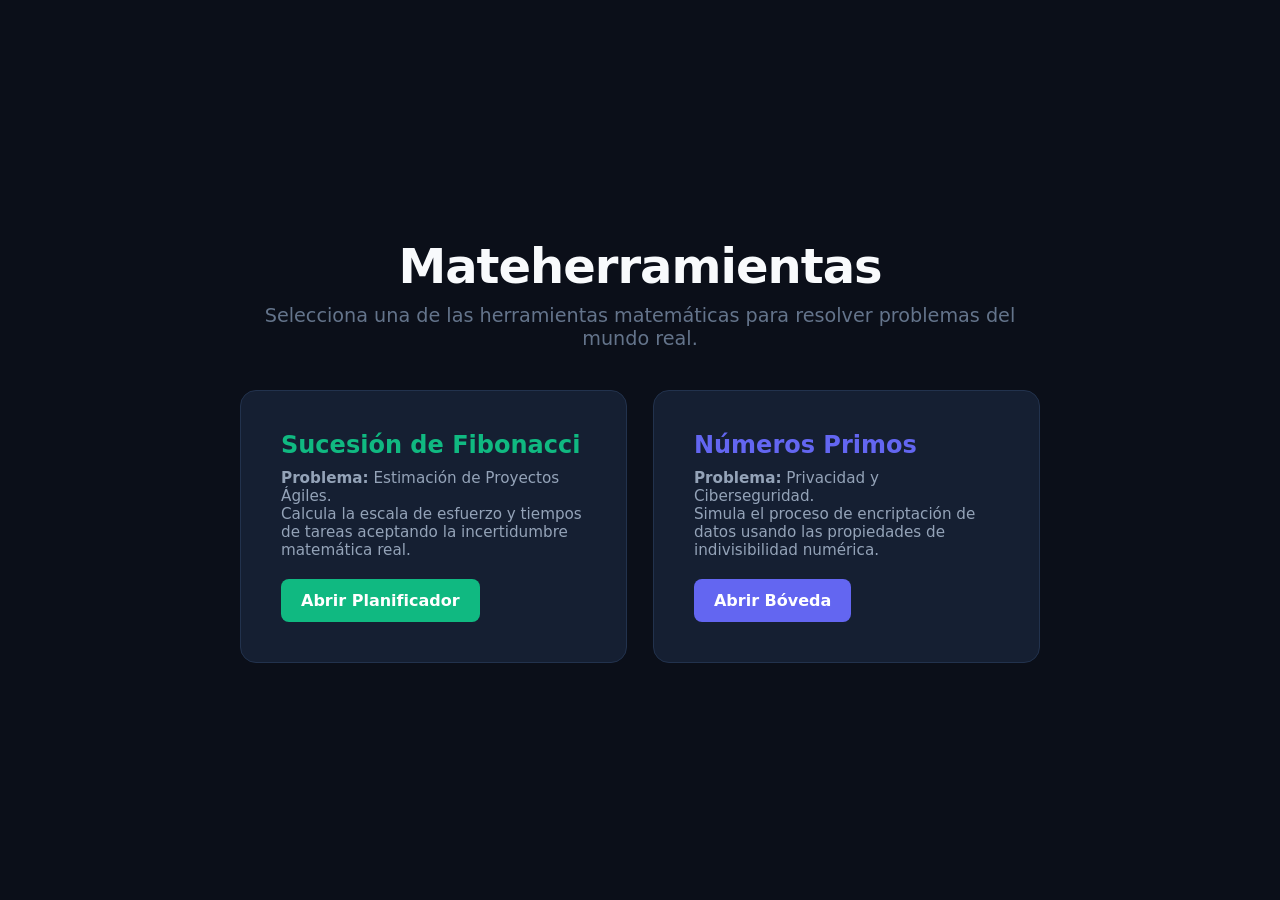
==== index.html @ dd0a3f81 "Add files via upload" ====
<!DOCTYPE html>
<html lang="es">
<head>
    <meta charset="UTF-8">
    <meta name="viewport" content="width=device-width, initial-scale=1.0">
    <title>MathVerse - Soluciones Matemáticas</title>
    <link rel="stylesheet" href="style.css">
</head>
<body>
    <div class="home-container">
        <h1 id="main-title">Mateherramientas</h1>
        <p>Selecciona una de las herramientas matemáticas para resolver problemas del mundo real.</p>
        
        <div class="grid-selection">
            <a href="webfibonacci.html" class="menu-card card-fibo">
                <div>
                    <h3>Sucesión de Fibonacci</h3>
                    <p><b>Problema:</b> Estimación de Proyectos Ágiles.<br>Calcula la escala de esfuerzo y tiempos de tareas aceptando la incertidumbre matemática real.</p>
                </div>
                <div class="btn-action">Abrir Planificador</div>
            </a>

            <a href="webprimos.html" class="menu-card card-prime">
                <div>
                    <h3>Números Primos</h3>
                    <p><b>Problema:</b> Privacidad y Ciberseguridad.<br>Simula el proceso de encriptación de datos usando las propiedades de indivisibilidad numérica.</p>
                </div>
                <div class="btn-action">Abrir Bóveda</div>
            </a>
        </div>
    </div>

    <script src="script.js"></script>
</body>
</html>
---- style.css ----
:root {
    --bg-main: #0b0f19;
    --card-bg: #151f32;
    --accent-fibo: #10b981;
    --accent-prime: #6366f1;
    --text-light: #f8fafc;
    --text-muted: #64748b;
    --ratio: 1.618;
}

* { 
    box-sizing: border-box; 
    margin: 0; 
    padding: 0; 
    font-family: 'Segoe UI', system-ui, sans-serif; 
}

body {
    background-color: var(--bg-main);
    color: var(--text-light);
    min-height: 100vh;
    display: flex;
    align-items: center;
    justify-content: center;
    padding: calc(1.618rem * var(--ratio));
}

.home-container { 
    text-align: center; 
    max-width: 800px; 
    width: 100%; 
}

h1 { 
    font-size: 3rem; 
    margin-bottom: 10px; 
    letter-spacing: -1px; 
    transition: color 0.3s ease;
}

p { 
    color: var(--text-muted); 
    font-size: 1.2rem; 
    margin-bottom: 40px; 
}

.grid-selection {
    display: grid;
    grid-template-columns: 1fr 1fr;
    gap: 1.618rem;
}

@media (max-width: 600px) { 
    .grid-selection { grid-template-columns: 1fr; } 
}

.menu-card {
    background: var(--card-bg);
    padding: 2.5rem;
    border-radius: 16px;
    border: 1px solid #22324d;
    text-decoration: none;
    color: inherit;
    text-align: left;
    display: flex;
    flex-direction: column;
    justify-content: space-between;
    transition: transform 0.3s, box-shadow 0.3s, border-color 0.3s;
}

.card-fibo:hover {
    transform: translateY(-5px);
    box-shadow: 0 10px 30px rgba(16, 185, 129, 0.15);
    border-color: var(--accent-fibo);
}

.card-prime:hover {
    transform: translateY(-5px);
    box-shadow: 0 10px 30px rgba(99, 102, 241, 0.15);
    border-color: var(--accent-prime);
}

.menu-card h3 { 
    font-size: 1.5rem; 
    margin-bottom: 10px; 
}

.card-fibo h3 { color: var(--accent-fibo); }
.card-prime h3 { color: var(--accent-prime); }

.menu-card p { 
    font-size: 0.95rem; 
    color: #94a3b8; 
    margin-bottom: 20px; 
}

.btn-action {
    padding: 12px 20px;
    border: none;
    border-radius: 8px;
    color: white;
    font-weight: bold;
    align-self: flex-start;
    transition: background-color 0.2s;
}

.card-fibo .btn-action { background: var(--accent-fibo); }
.card-prime .btn-action { background: var(--accent-prime); }
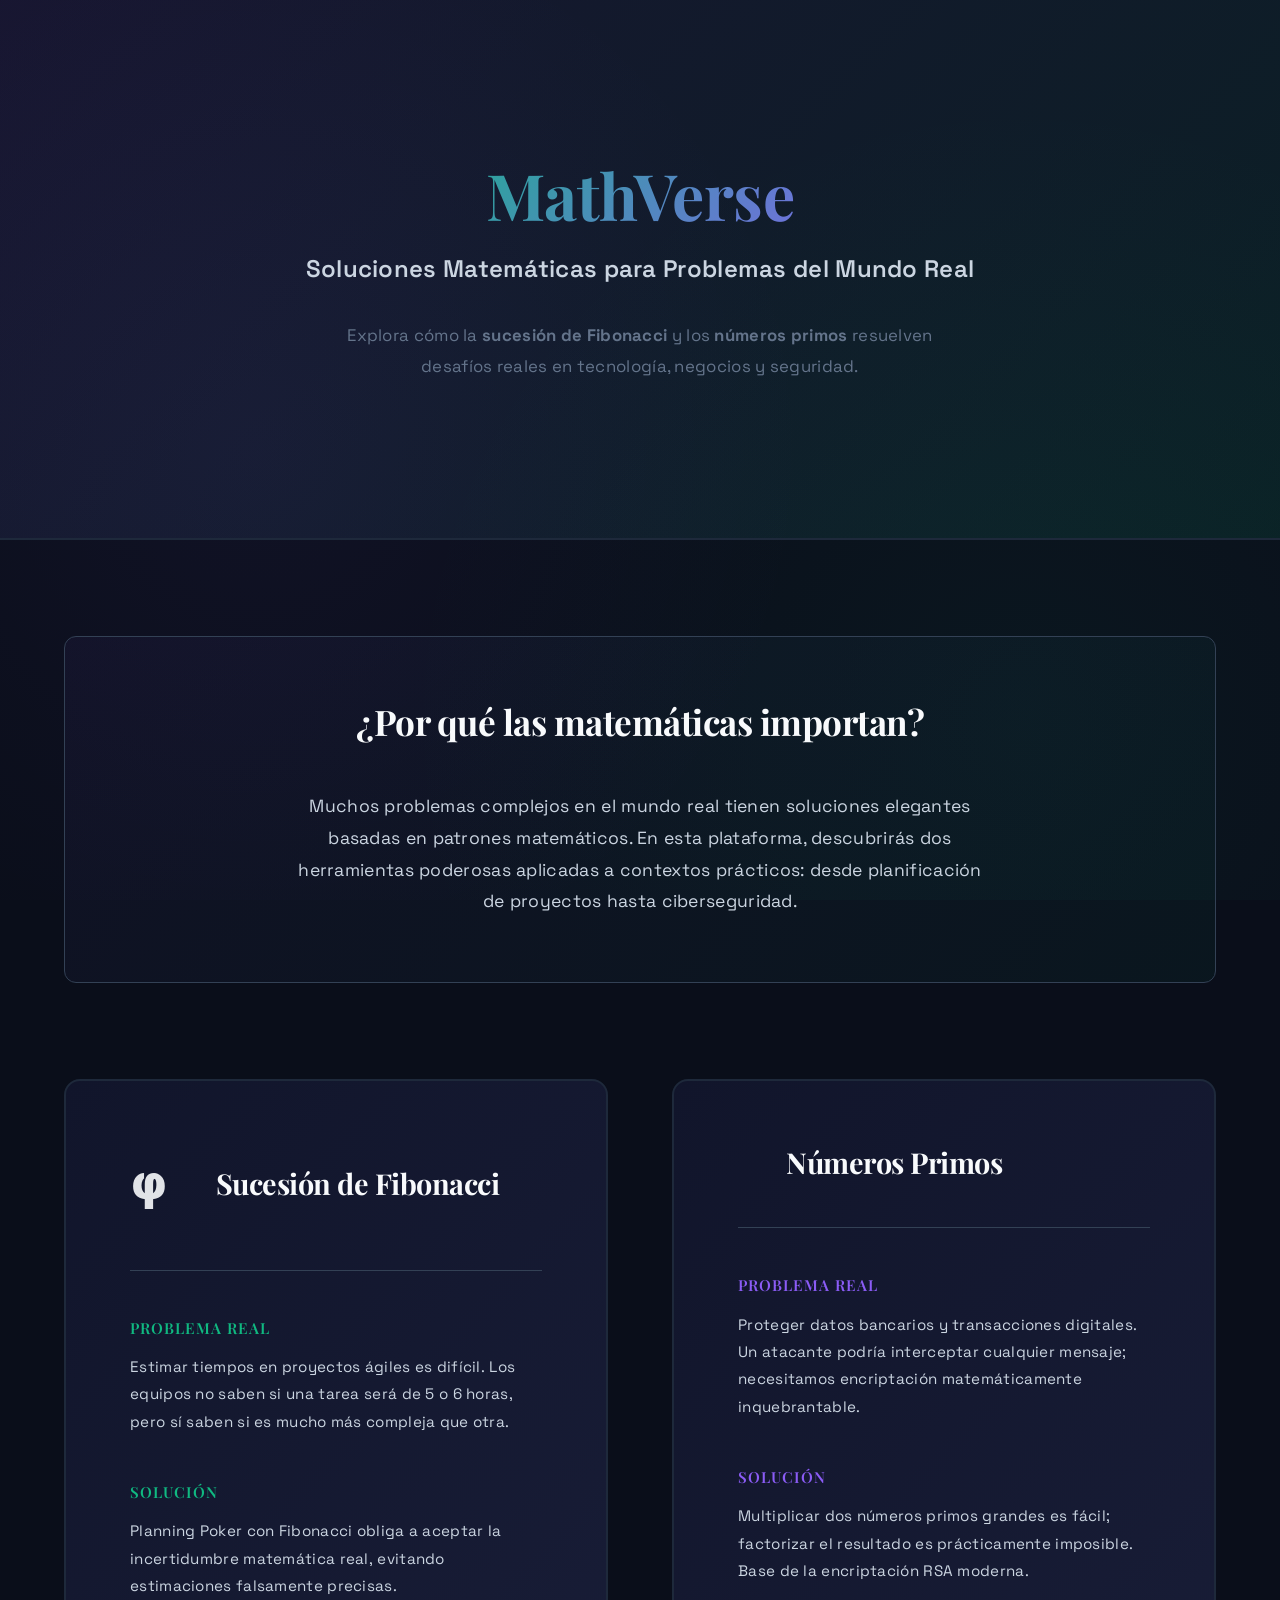
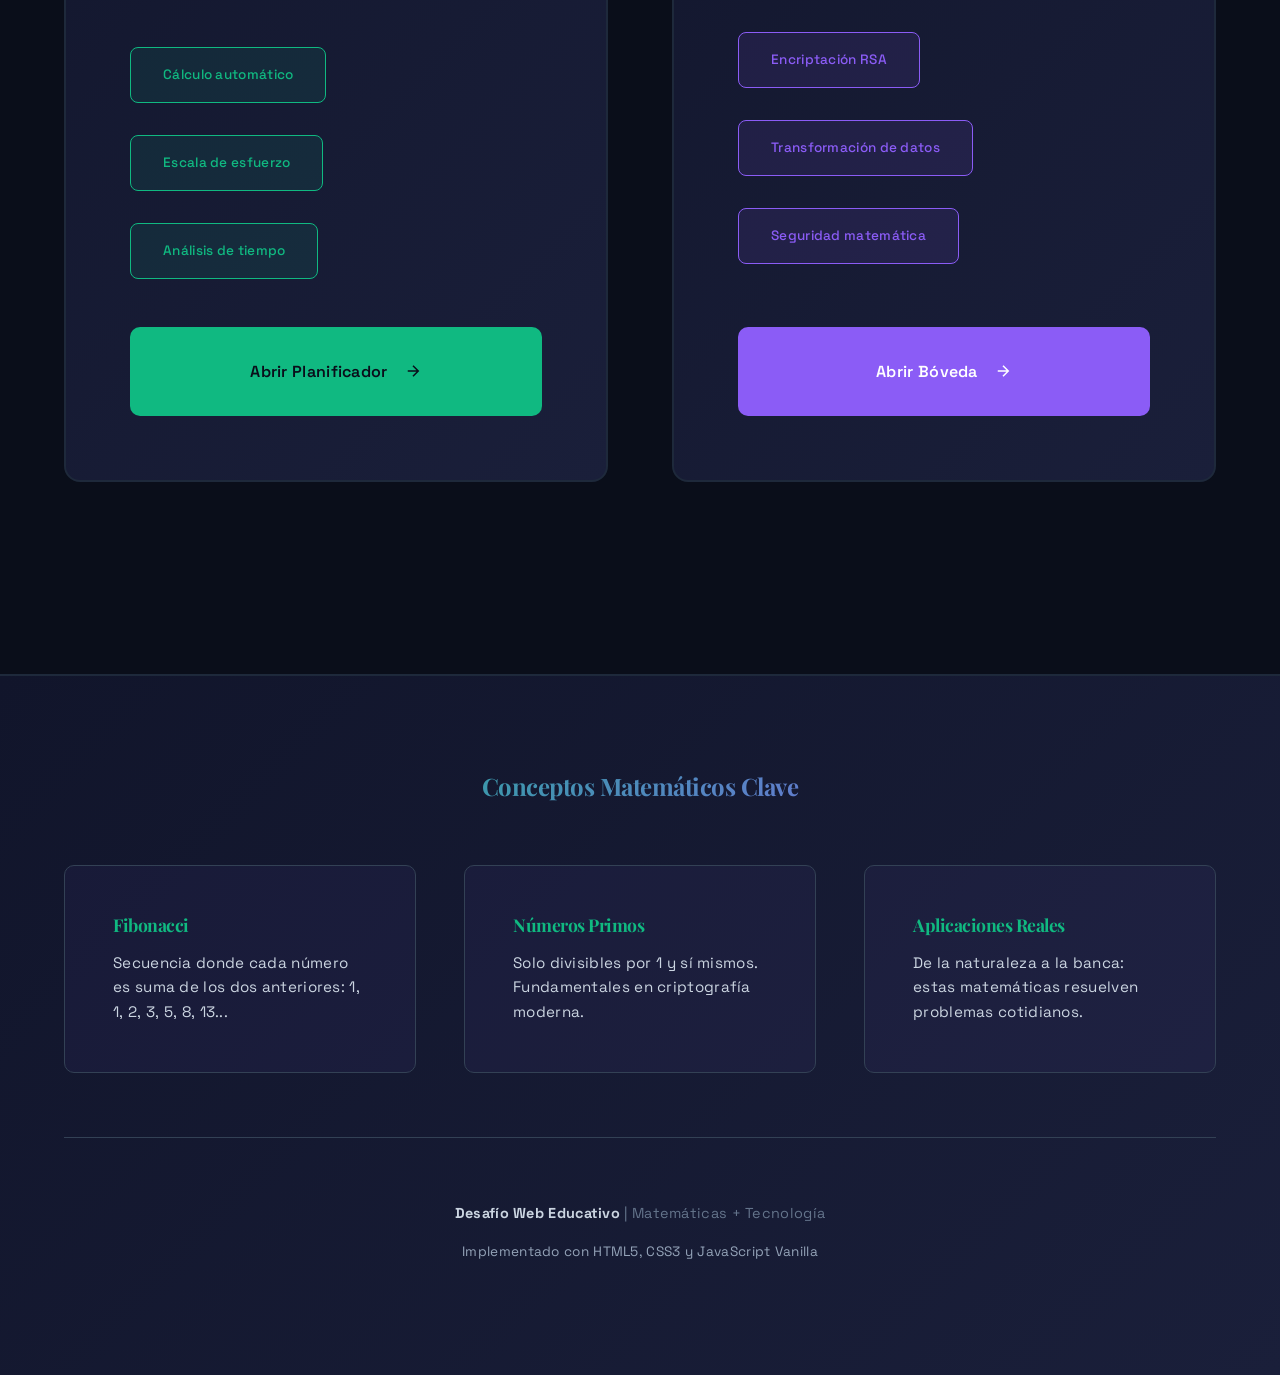
==== commit 1121958d: "Add files via upload" ====
--- a/index.html
+++ b/index.html
@@ -1,35 +1,154 @@
-<!DOCTYPE html>
-<html lang="es">
-<head>
-    <meta charset="UTF-8">
-    <meta name="viewport" content="width=device-width, initial-scale=1.0">
-    <title>MathVerse - Soluciones Matemáticas</title>
-    <link rel="stylesheet" href="style.css">
-</head>
-<body>
-    <div class="home-container">
-        <h1 id="main-title">Mateherramientas</h1>
-        <p>Selecciona una de las herramientas matemáticas para resolver problemas del mundo real.</p>
-        
-        <div class="grid-selection">
-            <a href="webfibonacci.html" class="menu-card card-fibo">
-                <div>
-                    <h3>Sucesión de Fibonacci</h3>
-                    <p><b>Problema:</b> Estimación de Proyectos Ágiles.<br>Calcula la escala de esfuerzo y tiempos de tareas aceptando la incertidumbre matemática real.</p>
-                </div>
-                <div class="btn-action">Abrir Planificador</div>
-            </a>
-
-            <a href="webprimos.html" class="menu-card card-prime">
-                <div>
-                    <h3>Números Primos</h3>
-                    <p><b>Problema:</b> Privacidad y Ciberseguridad.<br>Simula el proceso de encriptación de datos usando las propiedades de indivisibilidad numérica.</p>
-                </div>
-                <div class="btn-action">Abrir Bóveda</div>
-            </a>
-        </div>
-    </div>
-
-    <script src="script.js"></script>
-</body>
-</html>+<!DOCTYPE html>
+<html lang="es">
+<head>
+    <!-- Metadatos -->
+    <meta charset="UTF-8">
+    <meta name="viewport" content="width=device-width, initial-scale=1.0">
+    <meta name="description" content="MathVerse - Soluciones matemáticas interactivas para problemas del mundo real">
+    <meta name="author" content="Desafío Web Educativo">
+    
+    <!-- Título -->
+    <title>MathVerse - Fibonacci y Números Primos</title>
+    
+    <!-- Estilos -->
+    <link rel="stylesheet" href="style.css">
+    
+    <!-- Fonts de Google -->
+    <link rel="preconnect" href="https://fonts.googleapis.com">
+    <link rel="preconnect" href="https://fonts.gstatic.com" crossorigin>
+    <link href="https://fonts.googleapis.com/css2?family=Space+Grotesk:wght@400;600;700&family=JetBrains+Mono:wght@400;600&family=Playfair+Display:wght@700&display=swap" rel="stylesheet">
+</head>
+<body>
+    <!-- Contenedor principal -->
+    <div class="page-wrapper">
+        <!-- Header/Portada -->
+        <header class="hero-section">
+            <div class="hero-background"></div>
+            <div class="hero-content">
+                <h1 class="main-title" id="main-title">MathVerse</h1>
+                <p class="hero-subtitle">Soluciones Matemáticas para Problemas del Mundo Real</p>
+                <p class="hero-description">
+                    Explora cómo la <strong>sucesión de Fibonacci</strong> y los <strong>números primos</strong> 
+                    resuelven desafíos reales en tecnología, negocios y seguridad.
+                </p>
+            </div>
+        </header>
+
+        <!-- Sección de herramientas -->
+        <main class="tools-section">
+            <!-- Introducción -->
+            <section class="intro-block">
+                <h2>¿Por qué las matemáticas importan?</h2>
+                <p>
+                    Muchos problemas complejos en el mundo real tienen soluciones elegantes basadas en patrones 
+                    matemáticos. En esta plataforma, descubrirás dos herramientas poderosas aplicadas a contextos 
+                    prácticos: desde planificación de proyectos hasta ciberseguridad.
+                </p>
+            </section>
+
+            <!-- Grid de herramientas -->
+            <div class="tools-grid">
+                <!-- Card Fibonacci -->
+                <article class="tool-card card-fibonacci">
+                    <div class="card-header">
+                        <div class="card-icon icon-fibonacci">φ</div>
+                        <h3>Sucesión de Fibonacci</h3>
+                    </div>
+                    
+                    <div class="card-content">
+                        <h4 class="problem-title"> Problema Real</h4>
+                        <p class="problem-description">
+                            Estimar tiempos en proyectos ágiles es difícil. Los equipos no saben si una tarea 
+                            será de 5 o 6 horas, pero sí saben si es mucho más compleja que otra.
+                        </p>
+                        
+                        <h4 class="solution-title"> Solución</h4>
+                        <p class="solution-description">
+                            Planning Poker con Fibonacci obliga a aceptar la incertidumbre matemática real, 
+                            evitando estimaciones falsamente precisas.
+                        </p>
+                        
+                        <div class="features-list">
+                            <span class="feature">Cálculo automático</span>
+                            <span class="feature">Escala de esfuerzo</span>
+                            <span class="feature">Análisis de tiempo</span>
+                        </div>
+                    </div>
+                    
+                    <a href="fibonacci.html" class="card-action btn-fibonacci">
+                        <span>Abrir Planificador</span>
+                        <svg width="18" height="18" viewBox="0 0 24 24" fill="none" stroke="currentColor" stroke-width="2">
+                            <path d="M5 12h14M12 5l7 7-7 7"/>
+                        </svg>
+                    </a>
+                </article>
+
+                <!-- Card Números Primos -->
+                <article class="tool-card card-primes">
+                    <div class="card-header">
+                        <div class="card-icon icon-primes"> </div>
+                        <h3>Números Primos</h3>
+                    </div>
+                    
+                    <div class="card-content">
+                        <h4 class="problem-title"> Problema Real</h4>
+                        <p class="problem-description">
+                            Proteger datos bancarios y transacciones digitales. Un atacante podría interceptar 
+                            cualquier mensaje; necesitamos encriptación matemáticamente inquebrantable.
+                        </p>
+                        
+                        <h4 class="solution-title">Solución</h4>
+                        <p class="solution-description">
+                            Multiplicar dos números primos grandes es fácil; factorizar el resultado es 
+                            prácticamente imposible. Base de la encriptación RSA moderna.
+                        </p>
+                        
+                        <div class="features-list">
+                            <span class="feature">Encriptación RSA</span>
+                            <span class="feature">Transformación de datos</span>
+                            <span class="feature">Seguridad matemática</span>
+                        </div>
+                    </div>
+                    
+                    <a href="primos.html" class="card-action btn-primes">
+                        <span>Abrir Bóveda</span>
+                        <svg width="18" height="18" viewBox="0 0 24 24" fill="none" stroke="currentColor" stroke-width="2">
+                            <path d="M5 12h14M12 5l7 7-7 7"/>
+                        </svg>
+                    </a>
+                </article>
+            </div>
+        </main>
+
+        <!-- Footer -->
+        <footer class="footer-section">
+            <div class="footer-content">
+                <h3>Conceptos Matemáticos Clave</h3>
+                <div class="concepts-grid">
+                    <div class="concept-box">
+                        <h4>Fibonacci</h4>
+                        <p>Secuencia donde cada número es suma de los dos anteriores: 1, 1, 2, 3, 5, 8, 13...</p>
+                    </div>
+                    <div class="concept-box">
+                        <h4>Números Primos</h4>
+                        <p>Solo divisibles por 1 y sí mismos. Fundamentales en criptografía moderna.</p>
+                    </div>
+                    <div class="concept-box">
+                        <h4>Aplicaciones Reales</h4>
+                        <p>De la naturaleza a la banca: estas matemáticas resuelven problemas cotidianos.</p>
+                    </div>
+                </div>
+            </div>
+            <div class="footer-bottom">
+                <p><strong>Desafío Web Educativo</strong> | Matemáticas + Tecnología</p>
+                <p style="font-size: 0.85rem; margin-top: 0.5rem; color: #94a3b8;">
+                    Implementado con HTML5, CSS3 y JavaScript Vanilla
+                </p>
+            </div>
+        </footer>
+    </div>
+
+    <!-- Scripts -->
+    <script src="script.js"></script>
+</body>
+</html>
--- a/style.css
+++ b/style.css
@@ -1,108 +1,614 @@
-:root {
-    --bg-main: #0b0f19;
-    --card-bg: #151f32;
-    --accent-fibo: #10b981;
-    --accent-prime: #6366f1;
-    --text-light: #f8fafc;
-    --text-muted: #64748b;
-    --ratio: 1.618;
-}
-
-* { 
-    box-sizing: border-box; 
-    margin: 0; 
-    padding: 0; 
-    font-family: 'Segoe UI', system-ui, sans-serif; 
-}
-
-body {
-    background-color: var(--bg-main);
-    color: var(--text-light);
-    min-height: 100vh;
-    display: flex;
-    align-items: center;
-    justify-content: center;
-    padding: calc(1.618rem * var(--ratio));
-}
-
-.home-container { 
-    text-align: center; 
-    max-width: 800px; 
-    width: 100%; 
-}
-
-h1 { 
-    font-size: 3rem; 
-    margin-bottom: 10px; 
-    letter-spacing: -1px; 
-    transition: color 0.3s ease;
-}
-
-p { 
-    color: var(--text-muted); 
-    font-size: 1.2rem; 
-    margin-bottom: 40px; 
-}
-
-.grid-selection {
-    display: grid;
-    grid-template-columns: 1fr 1fr;
-    gap: 1.618rem;
-}
-
-@media (max-width: 600px) { 
-    .grid-selection { grid-template-columns: 1fr; } 
-}
-
-.menu-card {
-    background: var(--card-bg);
-    padding: 2.5rem;
-    border-radius: 16px;
-    border: 1px solid #22324d;
-    text-decoration: none;
-    color: inherit;
-    text-align: left;
-    display: flex;
-    flex-direction: column;
-    justify-content: space-between;
-    transition: transform 0.3s, box-shadow 0.3s, border-color 0.3s;
-}
-
-.card-fibo:hover {
-    transform: translateY(-5px);
-    box-shadow: 0 10px 30px rgba(16, 185, 129, 0.15);
-    border-color: var(--accent-fibo);
-}
-
-.card-prime:hover {
-    transform: translateY(-5px);
-    box-shadow: 0 10px 30px rgba(99, 102, 241, 0.15);
-    border-color: var(--accent-prime);
-}
-
-.menu-card h3 { 
-    font-size: 1.5rem; 
-    margin-bottom: 10px; 
-}
-
-.card-fibo h3 { color: var(--accent-fibo); }
-.card-prime h3 { color: var(--accent-prime); }
-
-.menu-card p { 
-    font-size: 0.95rem; 
-    color: #94a3b8; 
-    margin-bottom: 20px; 
-}
-
-.btn-action {
-    padding: 12px 20px;
-    border: none;
-    border-radius: 8px;
-    color: white;
-    font-weight: bold;
-    align-self: flex-start;
-    transition: background-color 0.2s;
-}
-
-.card-fibo .btn-action { background: var(--accent-fibo); }
-.card-prime .btn-action { background: var(--accent-prime); }+/* ==========================================
+   MATHVERSE - ESTILOS GLOBALES
+   Diseño moderno y profesional
+   ========================================== */
+
+/* Variables CSS - Paleta de colores y estilos */
+:root {
+    /* Colores de fondo */
+    --bg-primary: #0a0e1a;
+    --bg-secondary: #11152b;
+    --bg-tertiary: #1a1f3a;
+    
+    /* Colores de acento */
+    --accent-fibonacci: #10b981;
+    --accent-fibonacci-light: #6ee7b7;
+    --accent-primes: #8b5cf6;
+    --accent-primes-light: #c4b5fd;
+    
+    /* Colores de texto */
+    --text-primary: #f8fafc;
+    --text-secondary: #cbd5e1;
+    --text-muted: #64748b;
+    
+    /* Bordes */
+    --border-color: #1e293b;
+    --border-light: #334155;
+    
+    /* Espaciado */
+    --spacing-unit: 0.5rem;
+    --spacing-xs: calc(var(--spacing-unit) * 2);
+    --spacing-sm: calc(var(--spacing-unit) * 4);
+    --spacing-md: calc(var(--spacing-unit) * 6);
+    --spacing-lg: calc(var(--spacing-unit) * 8);
+    --spacing-xl: calc(var(--spacing-unit) * 12);
+    
+    /* Transiciones */
+    --transition-fast: 150ms cubic-bezier(0.4, 0, 0.2, 1);
+    --transition-normal: 300ms cubic-bezier(0.4, 0, 0.2, 1);
+    --transition-slow: 500ms cubic-bezier(0.4, 0, 0.2, 1);
+}
+
+/* Reset y estilos base */
+* {
+    margin: 0;
+    padding: 0;
+    box-sizing: border-box;
+}
+
+html {
+    scroll-behavior: smooth;
+}
+
+body {
+    background-color: var(--bg-primary);
+    color: var(--text-primary);
+    font-family: 'Space Grotesk', system-ui, -apple-system, sans-serif;
+    font-size: 1rem;
+    line-height: 1.6;
+    letter-spacing: 0.3px;
+    overflow-x: hidden;
+    
+    /* Fondo con patrón sutil */
+    background-image: 
+        radial-gradient(circle at 20% 50%, rgba(139, 92, 246, 0.05) 0%, transparent 50%),
+        radial-gradient(circle at 80% 80%, rgba(16, 185, 129, 0.05) 0%, transparent 50%);
+    background-attachment: fixed;
+}
+
+/* Tipografía */
+h1, h2, h3, h4, h5, h6 {
+    font-family: 'Playfair Display', serif;
+    font-weight: 700;
+    letter-spacing: -0.5px;
+    line-height: 1.2;
+}
+
+h1 { font-size: 3.5rem; }
+h2 { font-size: 2.2rem; }
+h3 { font-size: 1.5rem; }
+h4 { font-size: 1.1rem; }
+
+code, pre {
+    font-family: 'JetBrains Mono', monospace;
+    background-color: var(--bg-secondary);
+    color: var(--accent-fibonacci);
+}
+
+a {
+    color: var(--accent-fibonacci);
+    text-decoration: none;
+    transition: color var(--transition-fast);
+}
+
+a:hover {
+    color: var(--accent-fibonacci-light);
+}
+
+/* ==========================================
+   LAYOUT PRINCIPAL
+   ========================================== */
+
+.page-wrapper {
+    min-height: 100vh;
+    display: flex;
+    flex-direction: column;
+}
+
+/* Hero Section */
+.hero-section {
+    position: relative;
+    padding: var(--spacing-xl) var(--spacing-lg);
+    min-height: 60vh;
+    display: flex;
+    align-items: center;
+    justify-content: center;
+    overflow: hidden;
+    border-bottom: 2px solid var(--border-color);
+}
+
+.hero-background {
+    position: absolute;
+    top: 0;
+    left: 0;
+    right: 0;
+    bottom: 0;
+    
+    /* Gradientes animados */
+    background: linear-gradient(
+        135deg,
+        rgba(139, 92, 246, 0.1) 0%,
+        rgba(16, 185, 129, 0.1) 100%
+    );
+    
+    /* Efecto de movimiento */
+    animation: gradientFlow 15s ease infinite;
+    z-index: -1;
+}
+
+@keyframes gradientFlow {
+    0%, 100% { 
+        background-position: 0% 50%;
+        filter: brightness(1);
+    }
+    50% { 
+        background-position: 100% 50%;
+        filter: brightness(1.1);
+    }
+}
+
+.hero-content {
+    text-align: center;
+    max-width: 900px;
+    z-index: 1;
+    animation: fadeInUp 0.8s ease-out;
+}
+
+@keyframes fadeInUp {
+    from {
+        opacity: 0;
+        transform: translateY(30px);
+    }
+    to {
+        opacity: 1;
+        transform: translateY(0);
+    }
+}
+
+.main-title {
+    font-size: 4rem;
+    margin-bottom: var(--spacing-xs);
+    background: linear-gradient(135deg, var(--accent-fibonacci), var(--accent-primes));
+    -webkit-background-clip: text;
+    -webkit-text-fill-color: transparent;
+    background-clip: text;
+    transition: transform var(--transition-normal);
+}
+
+.main-title:hover {
+    transform: scale(1.05);
+}
+
+.hero-subtitle {
+    font-size: 1.5rem;
+    color: var(--text-secondary);
+    margin-bottom: var(--spacing-sm);
+    font-weight: 600;
+}
+
+.hero-description {
+    font-size: 1.05rem;
+    color: var(--text-muted);
+    max-width: 600px;
+    margin: 0 auto;
+    line-height: 1.8;
+}
+
+/* ==========================================
+   SECCIÓN DE HERRAMIENTAS
+   ========================================== */
+
+.tools-section {
+    flex: 1;
+    padding: var(--spacing-xl) var(--spacing-lg);
+    max-width: 1400px;
+    margin: 0 auto;
+    width: 100%;
+}
+
+.intro-block {
+    text-align: center;
+    margin-bottom: var(--spacing-xl);
+    padding: var(--spacing-lg);
+    background: linear-gradient(135deg, rgba(139, 92, 246, 0.05), rgba(16, 185, 129, 0.05));
+    border: 1px solid var(--border-light);
+    border-radius: 12px;
+    animation: fadeInUp 0.8s ease-out 0.2s both;
+}
+
+.intro-block h2 {
+    margin-bottom: var(--spacing-md);
+    color: var(--text-primary);
+}
+
+.intro-block p {
+    font-size: 1.1rem;
+    color: var(--text-secondary);
+    max-width: 700px;
+    margin: 0 auto;
+    line-height: 1.8;
+}
+
+/* Grid de Herramientas */
+.tools-grid {
+    display: grid;
+    grid-template-columns: repeat(auto-fit, minmax(480px, 1fr));
+    gap: var(--spacing-lg);
+    margin-bottom: var(--spacing-xl);
+}
+
+@media (max-width: 1024px) {
+    .tools-grid {
+        grid-template-columns: 1fr;
+    }
+}
+
+/* Cards de Herramientas */
+.tool-card {
+    display: flex;
+    flex-direction: column;
+    background: linear-gradient(135deg, var(--bg-secondary) 0%, var(--bg-tertiary) 100%);
+    border: 2px solid var(--border-color);
+    border-radius: 16px;
+    padding: var(--spacing-lg);
+    transition: all var(--transition-normal);
+    animation: fadeInUp 0.8s ease-out 0.3s both;
+    position: relative;
+    overflow: hidden;
+}
+
+.tool-card::before {
+    content: '';
+    position: absolute;
+    top: -50%;
+    right: -50%;
+    width: 100%;
+    height: 100%;
+    background: radial-gradient(circle, rgba(255,255,255,0.05) 0%, transparent 70%);
+    opacity: 0;
+    transition: opacity var(--transition-normal);
+    z-index: 1;
+}
+
+.tool-card:hover {
+    transform: translateY(-8px);
+    border-color: currentColor;
+}
+
+.tool-card:hover::before {
+    opacity: 1;
+}
+
+.tool-card.card-fibonacci {
+    --accent-color: var(--accent-fibonacci);
+    color: var(--text-primary);
+}
+
+.tool-card.card-fibonacci:hover {
+    box-shadow: 0 20px 40px rgba(16, 185, 129, 0.15);
+    border-color: var(--accent-fibonacci);
+}
+
+.tool-card.card-primes {
+    --accent-color: var(--accent-primes);
+    color: var(--text-primary);
+}
+
+.tool-card.card-primes:hover {
+    box-shadow: 0 20px 40px rgba(139, 92, 246, 0.15);
+    border-color: var(--accent-primes);
+}
+
+/* Header de Card */
+.card-header {
+    display: flex;
+    align-items: center;
+    gap: var(--spacing-md);
+    margin-bottom: var(--spacing-md);
+    padding-bottom: var(--spacing-md);
+    border-bottom: 1px solid var(--border-light);
+    position: relative;
+    z-index: 2;
+}
+
+.card-icon {
+    font-size: 3rem;
+    font-weight: bold;
+    opacity: 0.9;
+}
+
+.card-header h3 {
+    margin: 0;
+    font-size: 1.8rem;
+}
+
+/* Contenido de Card */
+.card-content {
+    flex: 1;
+    margin-bottom: var(--spacing-md);
+    position: relative;
+    z-index: 2;
+}
+
+.problem-title,
+.solution-title {
+    font-size: 0.95rem;
+    font-weight: 600;
+    color: var(--accent-color);
+    margin-top: var(--spacing-md);
+    margin-bottom: var(--spacing-xs);
+    text-transform: uppercase;
+    letter-spacing: 1px;
+}
+
+.problem-title {
+    margin-top: 0;
+}
+
+.problem-description,
+.solution-description {
+    font-size: 0.95rem;
+    color: var(--text-secondary);
+    line-height: 1.8;
+    margin-bottom: var(--spacing-sm);
+}
+
+/* Lista de características */
+.features-list {
+    display: flex;
+    gap: var(--spacing-sm);
+    flex-wrap: wrap;
+    margin-top: var(--spacing-md);
+}
+
+.feature {
+    display: inline-block;
+    padding: var(--spacing-xs) var(--spacing-sm);
+    background-color: rgba(139, 92, 246, 0.1);
+    border: 1px solid var(--accent-color);
+    border-radius: 8px;
+    font-size: 0.85rem;
+    color: var(--accent-color);
+    font-weight: 500;
+}
+
+.card-fibonacci .feature {
+    background-color: rgba(16, 185, 129, 0.1);
+    border-color: var(--accent-fibonacci);
+    color: var(--accent-fibonacci);
+}
+
+.card-primes .feature {
+    background-color: rgba(139, 92, 246, 0.1);
+    border-color: var(--accent-primes);
+    color: var(--accent-primes);
+}
+
+/* Botón de acción */
+.card-action {
+    display: inline-flex;
+    align-items: center;
+    justify-content: center;
+    gap: var(--spacing-xs);
+    padding: var(--spacing-sm) var(--spacing-md);
+    border-radius: 10px;
+    font-weight: 600;
+    font-size: 1rem;
+    transition: all var(--transition-fast);
+    border: none;
+    cursor: pointer;
+    position: relative;
+    z-index: 2;
+    width: 100%;
+    text-align: center;
+}
+
+.btn-fibonacci {
+    background: var(--accent-fibonacci);
+    color: var(--bg-primary);
+}
+
+.btn-fibonacci:hover {
+    background: var(--accent-fibonacci-light);
+    transform: translateX(4px);
+    box-shadow: 0 10px 20px rgba(16, 185, 129, 0.3);
+}
+
+.btn-primes {
+    background: var(--accent-primes);
+    color: #fff;
+}
+
+.btn-primes:hover {
+    background: var(--accent-primes-light);
+    transform: translateX(4px);
+    box-shadow: 0 10px 20px rgba(139, 92, 246, 0.3);
+}
+
+/* ==========================================
+   FOOTER
+   ========================================== */
+
+.footer-section {
+    background: linear-gradient(135deg, var(--bg-secondary) 0%, var(--bg-tertiary) 100%);
+    border-top: 2px solid var(--border-color);
+    padding: var(--spacing-xl) var(--spacing-lg);
+    margin-top: auto;
+}
+
+.footer-content {
+    max-width: 1400px;
+    margin: 0 auto var(--spacing-lg);
+}
+
+.footer-content h3 {
+    text-align: center;
+    margin-bottom: var(--spacing-lg);
+    background: linear-gradient(135deg, var(--accent-fibonacci), var(--accent-primes));
+    -webkit-background-clip: text;
+    -webkit-text-fill-color: transparent;
+    background-clip: text;
+}
+
+.concepts-grid {
+    display: grid;
+    grid-template-columns: repeat(auto-fit, minmax(280px, 1fr));
+    gap: var(--spacing-md);
+}
+
+.concept-box {
+    padding: var(--spacing-md);
+    background-color: rgba(139, 92, 246, 0.05);
+    border: 1px solid var(--border-light);
+    border-radius: 10px;
+    transition: all var(--transition-normal);
+}
+
+.concept-box:hover {
+    background-color: rgba(139, 92, 246, 0.1);
+    border-color: var(--accent-primes);
+    transform: translateY(-4px);
+}
+
+.concept-box h4 {
+    color: var(--accent-fibonacci);
+    margin-bottom: var(--spacing-xs);
+}
+
+.concept-box p {
+    color: var(--text-secondary);
+    font-size: 0.95rem;
+    line-height: 1.6;
+}
+
+.footer-bottom {
+    text-align: center;
+    padding-top: var(--spacing-md);
+    border-top: 1px solid var(--border-light);
+    color: var(--text-muted);
+    font-size: 0.9rem;
+}
+
+.footer-bottom p {
+    margin: var(--spacing-xs) 0;
+}
+
+.footer-bottom strong {
+    color: var(--text-secondary);
+}
+
+/* ==========================================
+   RESPONSIVIDAD
+   ========================================== */
+
+@media (max-width: 768px) {
+    :root {
+        font-size: 0.95rem;
+    }
+    
+    h1 { font-size: 2.5rem; }
+    h2 { font-size: 1.8rem; }
+    h3 { font-size: 1.3rem; }
+    
+    .hero-section {
+        padding: var(--spacing-lg) var(--spacing-md);
+        min-height: 50vh;
+    }
+    
+    .main-title {
+        font-size: 2.5rem;
+    }
+    
+    .hero-subtitle {
+        font-size: 1.2rem;
+    }
+    
+    .tools-section {
+        padding: var(--spacing-lg) var(--spacing-md);
+    }
+    
+    .tools-grid {
+        grid-template-columns: 1fr;
+        gap: var(--spacing-md);
+    }
+    
+    .tool-card {
+        padding: var(--spacing-md);
+    }
+}
+
+@media (max-width: 480px) {
+    h1 { font-size: 2rem; }
+    h2 { font-size: 1.5rem; }
+    
+    .hero-section {
+        padding: var(--spacing-md) var(--spacing-sm);
+        min-height: 45vh;
+    }
+    
+    .main-title {
+        font-size: 2rem;
+    }
+    
+    .hero-subtitle {
+        font-size: 1rem;
+    }
+    
+    .hero-description {
+        font-size: 0.95rem;
+    }
+    
+    .tools-section {
+        padding: var(--spacing-md) var(--spacing-sm);
+    }
+    
+    .intro-block {
+        padding: var(--spacing-md);
+    }
+    
+    .tool-card {
+        padding: var(--spacing-md);
+        gap: var(--spacing-md);
+    }
+    
+    .card-header {
+        flex-wrap: wrap;
+        gap: var(--spacing-sm);
+    }
+    
+    .card-action {
+        padding: var(--spacing-sm) var(--spacing-md);
+    }
+    
+    .features-list {
+        justify-content: center;
+    }
+    
+    .footer-content h3 {
+        margin-bottom: var(--spacing-md);
+    }
+}
+
+/* ==========================================
+   ACCESIBILIDAD
+   ========================================== */
+
+@media (prefers-reduced-motion: reduce) {
+    * {
+        animation-duration: 0.01ms !important;
+        animation-iteration-count: 1 !important;
+        transition-duration: 0.01ms !important;
+    }
+}
+
+/* Focus visible para navegación por teclado */
+a:focus-visible,
+button:focus-visible {
+    outline: 2px solid var(--accent-fibonacci);
+    outline-offset: 2px;
+}
+
+/* Modo oscuro (por defecto en este proyecto) */
+@media (prefers-color-scheme: dark) {
+    /* Los estilos ya están optimizados para modo oscuro */
+}
